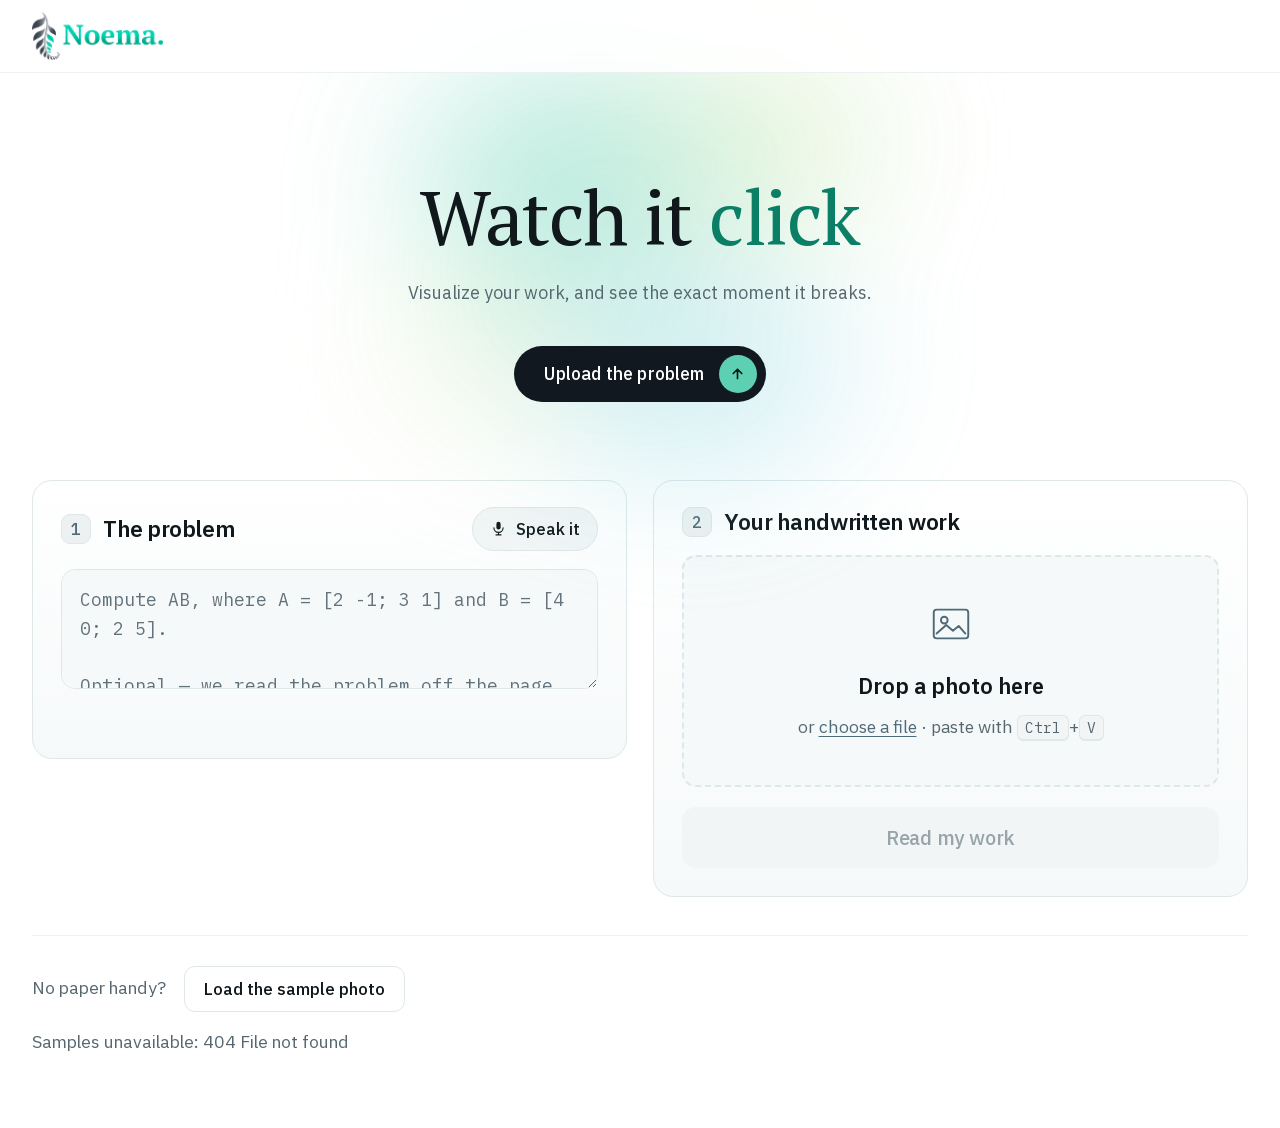
==== frontend/index.html @ d3456d29 "Rebrand the frontend to Noema: white theme, new type system Swap the placeholder chevron mark for th" ====
<!doctype html>
<html lang="en">
<head>
<meta charset="utf-8">
<meta name="viewport" content="width=device-width, initial-scale=1">
<title>Noema</title>
<link rel="icon" type="image/png" href="favicon.png">
<link rel="stylesheet" href="fonts.css">
<link rel="stylesheet" href="styles.css">
</head>
<body data-stage="input">

<header class="topbar">
  <div class="brand">
    <img class="brand-logo" src="logo.png" alt="Noema" width="545" height="200">
  </div>
  <div class="topbar-right">
    <span class="pill" id="health-pill" hidden></span>
    <button class="ghost-btn" id="restart-btn" hidden>Start over</button>
  </div>
</header>

<main>

<!-- ────────────────────────── STAGE 1: INPUT ────────────────────────── -->
<section class="stage" data-stage="input">
  <div class="hero">
    <div class="hero-bloom" aria-hidden="true"></div>
    <h1>Watch it <em>click</em></h1>
    <p class="lede">Visualize your work, and see the exact moment it breaks.</p>
    <!-- A <label> for the existing #file-input opens the picker with no JS at
         all, so app.js stays untouched. -->
    <label class="cta" for="file-input" tabindex="0" role="button">
      Upload the problem
      <span class="cta-dot" aria-hidden="true">
        <svg viewBox="0 0 24 24"><path d="M12 19V6M6 12l6-6 6 6"/></svg>
      </span>
    </label>
  </div>

  <div class="input-grid">
    <!-- problem -->
    <div class="card">
      <div class="card-head">
        <h2><span class="num">1</span> The problem</h2>
        <button class="mic-btn" id="mic-btn" type="button" title="Dictate (Chrome)">
          <svg viewBox="0 0 24 24" class="mic-icon" aria-hidden="true">
            <rect x="9" y="2.5" width="6" height="11" rx="3"/>
            <path d="M5.5 11a6.5 6.5 0 0 0 13 0M12 17.5V21M8.5 21h7"/>
          </svg>
          <span id="mic-label">Speak it</span>
        </button>
      </div>
      <textarea id="problem-text" rows="3" placeholder="Compute AB, where A = [2 -1; 3 1] and B = [4 0; 2 5].&#10;&#10;Optional — we read the problem off the page too."></textarea>
      <div class="mic-status" id="mic-status"></div>
    </div>

    <!-- photo -->
    <div class="card">
      <div class="card-head"><h2><span class="num">2</span> Your handwritten work</h2></div>

      <div class="dropzone" id="dropzone" tabindex="0" role="button"
           aria-label="Upload a photo of your work">
        <!-- No PDF: backend/extract.py opens uploads with PIL and has no PDF
             path, so offering it here would fail at the worst moment. HEIC is
             fine — extract.py registers pillow-heif. -->
        <input type="file" id="file-input" accept="image/*,.heic,.heif" multiple hidden>
        <svg class="drop-icon" viewBox="0 0 48 48" aria-hidden="true">
          <rect x="6" y="9" width="36" height="30" rx="3"/>
          <circle cx="17" cy="20" r="3.5"/>
          <path d="M9 34 l10-9 7 6 6-5 7 8"/>
        </svg>
        <p class="drop-title">Drop a photo here</p>
        <p class="drop-sub">or <span class="link">choose a file</span> &middot; paste with <kbd>Ctrl</kbd>+<kbd>V</kbd></p>
      </div>

      <div class="thumbs" id="thumbs" hidden></div>

      <button class="primary-btn" id="analyze-btn" disabled>
        Read my work
      </button>
    </div>
  </div>

  <!-- demo safety net -->
  <div class="samples">
    <div class="samples-head">
      <span class="samples-label">No paper handy?</span>
      <button class="ghost-btn" id="sample-photo-btn">Load the sample photo</button>
    </div>
    <div class="sample-chips" id="sample-chips"></div>
  </div>
</section>

<!-- ────────────────────────── STAGE 2: WORKING ────────────────────────── -->
<section class="stage stage-center" data-stage="working">
  <div class="working">
    <div class="spinner" aria-hidden="true"><span></span><span></span><span></span></div>
    <h2 id="work-title">Reading your handwriting</h2>
    <p class="work-sub" id="work-sub">Transcribing every line exactly as written &mdash; mistakes included.</p>
    <ol class="phases" id="phases">
      <li data-phase="read"><span class="dot"></span>Read the page</li>
      <li data-phase="check"><span class="dot"></span>Check each step against the problem</li>
      <li data-phase="render"><span class="dot"></span>Animate what your step does</li>
    </ol>
    <p class="elapsed" id="elapsed"></p>
  </div>
</section>

<!-- ────────────────────────── STAGE 3: READ-BACK ────────────────────────── -->
<section class="stage" data-stage="readback">
  <div class="section-head">
    <h2>Here's what I read from your work.</h2>
    <p class="sub">Every line, exactly as written. <strong>Click any number to fix it</strong> if the camera misread you.</p>
  </div>

  <div class="readback-grid">
    <aside class="photo-col" id="photo-col" hidden>
      <div class="photo-frame"><img id="photo-preview" alt="Your uploaded work"></div>
    </aside>

    <div class="read-col">
      <div class="card problem-card" id="problem-card" hidden>
        <div class="card-head"><h3>The problem</h3></div>
        <p class="problem-statement" id="problem-statement"></p>
        <div class="givens" id="givens"></div>
      </div>

      <div class="card">
        <div class="card-head">
          <h3>Your steps</h3>
          <span class="count" id="step-count"></span>
        </div>
        <ol class="steps" id="readback-steps"></ol>
      </div>

      <div class="warnings" id="warnings" hidden></div>
    </div>
  </div>

  <div class="action-bar">
    <button class="ghost-btn" id="back-btn">Back</button>
    <div class="action-right">
      <span class="dirty-note" id="dirty-note" hidden>Edited &mdash; I'll re-read it</span>
      <button class="primary-btn" id="confirm-btn">That's my work &mdash; show me</button>
    </div>
  </div>
</section>

<!-- ────────────────────────── STAGE 4: RESULT ────────────────────────── -->
<section class="stage" data-stage="result">
  <div class="result-grid">
    <div class="video-col">
      <div class="video-frame" id="video-frame">
        <video id="video" loop muted playsinline autoplay preload="auto"></video>

        <div class="video-overlay" id="video-overlay">
          <div class="spinner" aria-hidden="true"><span></span><span></span><span></span></div>
          <p class="overlay-title" id="overlay-title">Rendering your animation</p>
          <p class="overlay-sub" id="overlay-sub">Manim is drawing both transformations frame by frame. About 8 seconds.</p>
          <p class="elapsed" id="render-elapsed"></p>
        </div>

        <div class="video-fallback" id="video-fallback" hidden>
          <p class="overlay-title">The animation didn't render</p>
          <p class="overlay-sub" id="fallback-reason"></p>
        </div>
      </div>

      <div class="hint-card" id="hint-card">
        <div class="hint-eyebrow">Look here</div>
        <p class="hint" id="hint-text"></p>
      </div>

      <div class="video-controls">
        <button class="ghost-btn" id="replay-btn">
          <svg viewBox="0 0 24 24" class="btn-icon" aria-hidden="true">
            <path d="M3 12a9 9 0 1 0 3-6.7M3 4v5h5"/>
          </svg>
          Play it again
        </button>
        <button class="ghost-btn" id="edit-btn">Fix what I read</button>
        <button class="ghost-btn" id="again-btn">New problem</button>
      </div>
    </div>

    <aside class="rail">
      <h3>Your work</h3>
      <ol class="steps steps-rail" id="result-steps"></ol>
      <div class="rail-foot" id="rail-foot"></div>
    </aside>
  </div>
</section>

</main>

<div class="toast" id="toast" hidden></div>

<script src="lib.js"></script>
<script src="app.js"></script>
</body>
</html>
---- frontend/fonts.css ----
/* Self-hosted so the page never depends on venue wifi (see CLAUDE.md:
 * "No build step. No npm. No CDN."). Same families and weights as the
 * Google Fonts request; latin + latin-ext subsets only.
 * PT Serif and IBM Plex are both SIL Open Font License 1.1.
 */

/* IBM Plex Mono 400 — latin-ext */
@font-face {
  font-family: 'IBM Plex Mono';
  font-style: normal;
  font-weight: 400;
  font-display: swap;
  src: url(fonts/IBMPlexMono-400-latin-ext.woff2) format('woff2');
  unicode-range: U+0100-02BA, U+02BD-02C5, U+02C7-02CC, U+02CE-02D7, U+02DD-02FF, U+0304, U+0308, U+0329, U+1D00-1DBF, U+1E00-1E9F, U+1EF2-1EFF, U+2020, U+20A0-20AB, U+20AD-20C0, U+2113, U+2C60-2C7F, U+A720-A7FF;
  font-display: swap;
}

/* IBM Plex Mono 400 — latin */
@font-face {
  font-family: 'IBM Plex Mono';
  font-style: normal;
  font-weight: 400;
  font-display: swap;
  src: url(fonts/IBMPlexMono-400-latin.woff2) format('woff2');
  unicode-range: U+0000-00FF, U+0131, U+0152-0153, U+02BB-02BC, U+02C6, U+02DA, U+02DC, U+0304, U+0308, U+0329, U+2000-206F, U+20AC, U+2122, U+2191, U+2193, U+2212, U+2215, U+FEFF, U+FFFD;
  font-display: swap;
}

/* IBM Plex Mono 500 — latin-ext */
@font-face {
  font-family: 'IBM Plex Mono';
  font-style: normal;
  font-weight: 500;
  font-display: swap;
  src: url(fonts/IBMPlexMono-500-latin-ext.woff2) format('woff2');
  unicode-range: U+0100-02BA, U+02BD-02C5, U+02C7-02CC, U+02CE-02D7, U+02DD-02FF, U+0304, U+0308, U+0329, U+1D00-1DBF, U+1E00-1E9F, U+1EF2-1EFF, U+2020, U+20A0-20AB, U+20AD-20C0, U+2113, U+2C60-2C7F, U+A720-A7FF;
  font-display: swap;
}

/* IBM Plex Mono 500 — latin */
@font-face {
  font-family: 'IBM Plex Mono';
  font-style: normal;
  font-weight: 500;
  font-display: swap;
  src: url(fonts/IBMPlexMono-500-latin.woff2) format('woff2');
  unicode-range: U+0000-00FF, U+0131, U+0152-0153, U+02BB-02BC, U+02C6, U+02DA, U+02DC, U+0304, U+0308, U+0329, U+2000-206F, U+20AC, U+2122, U+2191, U+2193, U+2212, U+2215, U+FEFF, U+FFFD;
  font-display: swap;
}

/* IBM Plex Sans 400 — latin-ext */
@font-face {
  font-family: 'IBM Plex Sans';
  font-style: normal;
  font-weight: 400;
  font-stretch: 100%;
  font-display: swap;
  src: url(fonts/IBMPlexSans-400-latin-ext.woff2) format('woff2');
  unicode-range: U+0100-02BA, U+02BD-02C5, U+02C7-02CC, U+02CE-02D7, U+02DD-02FF, U+0304, U+0308, U+0329, U+1D00-1DBF, U+1E00-1E9F, U+1EF2-1EFF, U+2020, U+20A0-20AB, U+20AD-20C0, U+2113, U+2C60-2C7F, U+A720-A7FF;
  font-display: swap;
}

/* IBM Plex Sans 400 — latin */
@font-face {
  font-family: 'IBM Plex Sans';
  font-style: normal;
  font-weight: 400;
  font-stretch: 100%;
  font-display: swap;
  src: url(fonts/IBMPlexSans-400-latin.woff2) format('woff2');
  unicode-range: U+0000-00FF, U+0131, U+0152-0153, U+02BB-02BC, U+02C6, U+02DA, U+02DC, U+0304, U+0308, U+0329, U+2000-206F, U+20AC, U+2122, U+2191, U+2193, U+2212, U+2215, U+FEFF, U+FFFD;
  font-display: swap;
}

/* IBM Plex Sans 500 — latin-ext */
@font-face {
  font-family: 'IBM Plex Sans';
  font-style: normal;
  font-weight: 500;
  font-stretch: 100%;
  font-display: swap;
  src: url(fonts/IBMPlexSans-500-latin-ext.woff2) format('woff2');
  unicode-range: U+0100-02BA, U+02BD-02C5, U+02C7-02CC, U+02CE-02D7, U+02DD-02FF, U+0304, U+0308, U+0329, U+1D00-1DBF, U+1E00-1E9F, U+1EF2-1EFF, U+2020, U+20A0-20AB, U+20AD-20C0, U+2113, U+2C60-2C7F, U+A720-A7FF;
  font-display: swap;
}

/* IBM Plex Sans 500 — latin */
@font-face {
  font-family: 'IBM Plex Sans';
  font-style: normal;
  font-weight: 500;
  font-stretch: 100%;
  font-display: swap;
  src: url(fonts/IBMPlexSans-500-latin.woff2) format('woff2');
  unicode-range: U+0000-00FF, U+0131, U+0152-0153, U+02BB-02BC, U+02C6, U+02DA, U+02DC, U+0304, U+0308, U+0329, U+2000-206F, U+20AC, U+2122, U+2191, U+2193, U+2212, U+2215, U+FEFF, U+FFFD;
  font-display: swap;
}

/* IBM Plex Sans 600 — latin-ext */
@font-face {
  font-family: 'IBM Plex Sans';
  font-style: normal;
  font-weight: 600;
  font-stretch: 100%;
  font-display: swap;
  src: url(fonts/IBMPlexSans-600-latin-ext.woff2) format('woff2');
  unicode-range: U+0100-02BA, U+02BD-02C5, U+02C7-02CC, U+02CE-02D7, U+02DD-02FF, U+0304, U+0308, U+0329, U+1D00-1DBF, U+1E00-1E9F, U+1EF2-1EFF, U+2020, U+20A0-20AB, U+20AD-20C0, U+2113, U+2C60-2C7F, U+A720-A7FF;
  font-display: swap;
}

/* IBM Plex Sans 600 — latin */
@font-face {
  font-family: 'IBM Plex Sans';
  font-style: normal;
  font-weight: 600;
  font-stretch: 100%;
  font-display: swap;
  src: url(fonts/IBMPlexSans-600-latin.woff2) format('woff2');
  unicode-range: U+0000-00FF, U+0131, U+0152-0153, U+02BB-02BC, U+02C6, U+02DA, U+02DC, U+0304, U+0308, U+0329, U+2000-206F, U+20AC, U+2122, U+2191, U+2193, U+2212, U+2215, U+FEFF, U+FFFD;
  font-display: swap;
}

/* PT Serif 400 italic — latin-ext */
@font-face {
  font-family: 'PT Serif';
  font-style: italic;
  font-weight: 400;
  font-display: swap;
  src: url(fonts/PTSerif-400i-latin-ext.woff2) format('woff2');
  unicode-range: U+0100-02BA, U+02BD-02C5, U+02C7-02CC, U+02CE-02D7, U+02DD-02FF, U+0304, U+0308, U+0329, U+1D00-1DBF, U+1E00-1E9F, U+1EF2-1EFF, U+2020, U+20A0-20AB, U+20AD-20C0, U+2113, U+2C60-2C7F, U+A720-A7FF;
  font-display: swap;
}

/* PT Serif 400 italic — latin */
@font-face {
  font-family: 'PT Serif';
  font-style: italic;
  font-weight: 400;
  font-display: swap;
  src: url(fonts/PTSerif-400i-latin.woff2) format('woff2');
  unicode-range: U+0000-00FF, U+0131, U+0152-0153, U+02BB-02BC, U+02C6, U+02DA, U+02DC, U+0304, U+0308, U+0329, U+2000-206F, U+20AC, U+2122, U+2191, U+2193, U+2212, U+2215, U+FEFF, U+FFFD;
  font-display: swap;
}

/* PT Serif 400 — latin-ext */
@font-face {
  font-family: 'PT Serif';
  font-style: normal;
  font-weight: 400;
  font-display: swap;
  src: url(fonts/PTSerif-400-latin-ext.woff2) format('woff2');
  unicode-range: U+0100-02BA, U+02BD-02C5, U+02C7-02CC, U+02CE-02D7, U+02DD-02FF, U+0304, U+0308, U+0329, U+1D00-1DBF, U+1E00-1E9F, U+1EF2-1EFF, U+2020, U+20A0-20AB, U+20AD-20C0, U+2113, U+2C60-2C7F, U+A720-A7FF;
  font-display: swap;
}

/* PT Serif 400 — latin */
@font-face {
  font-family: 'PT Serif';
  font-style: normal;
  font-weight: 400;
  font-display: swap;
  src: url(fonts/PTSerif-400-latin.woff2) format('woff2');
  unicode-range: U+0000-00FF, U+0131, U+0152-0153, U+02BB-02BC, U+02C6, U+02DA, U+02DC, U+0304, U+0308, U+0329, U+2000-206F, U+20AC, U+2122, U+2191, U+2193, U+2212, U+2215, U+FEFF, U+FFFD;
  font-display: swap;
}

/* PT Serif 700 — latin-ext */
@font-face {
  font-family: 'PT Serif';
  font-style: normal;
  font-weight: 700;
  font-display: swap;
  src: url(fonts/PTSerif-700-latin-ext.woff2) format('woff2');
  unicode-range: U+0100-02BA, U+02BD-02C5, U+02C7-02CC, U+02CE-02D7, U+02DD-02FF, U+0304, U+0308, U+0329, U+1D00-1DBF, U+1E00-1E9F, U+1EF2-1EFF, U+2020, U+20A0-20AB, U+20AD-20C0, U+2113, U+2C60-2C7F, U+A720-A7FF;
  font-display: swap;
}

/* PT Serif 700 — latin */
@font-face {
  font-family: 'PT Serif';
  font-style: normal;
  font-weight: 700;
  font-display: swap;
  src: url(fonts/PTSerif-700-latin.woff2) format('woff2');
  unicode-range: U+0000-00FF, U+0131, U+0152-0153, U+02BB-02BC, U+02C6, U+02DA, U+02DC, U+0304, U+0308, U+0329, U+2000-206F, U+20AC, U+2122, U+2191, U+2193, U+2212, U+2215, U+FEFF, U+FFFD;
  font-display: swap;
}
---- frontend/styles.css ----
/* Noema — dark, high contrast, readable across a room.
 *
 * Palette is deliberately the one backend/scenes/common.py uses, so the page
 * and the animation read as one object:
 *   teal   #5DD0B4  everything the STUDENT claimed, and the hint
 *   white  #E9ECEF  the true object / primary text
 *   slate  #8CA3C0  grid lines, structure, actions
 *   ghost  #6C757D  references, muted text
 * Green and red are reserved for i-hat and j-hat inside the video and are
 * never used as UI chrome — on a projector a green heading and a green basis
 * vector read as "the same thing", which is exactly the wrong association.
 */

:root {
  --bg: #FFFFFF;
  --bg-2: #F6F9FA;
  --panel: #FFFFFF;
  --panel-2: #F1F5F6;
  --line: #DFE7E9;
  --line-soft: #EBF0F1;

  --text: #10181C;
  --muted: #56676F;      /* 5.89:1 on white */
  --dim: #63737B;        /* 4.92:1 on white -- placeholders live here */

  /* --teal is a FILL (1.88:1 on white, never text); --teal-ink is the
     readable accent for type and icons (4.95:1). */
  --teal: #5DD0B4;
  --teal-ink: #0B7F66;
  --teal-soft: rgba(93, 208, 180, 0.16);
  --teal-line: rgba(11, 127, 102, 0.34);

  --slate: #4E6A78;      /* 5.74:1 on white */
  --slate-deep: #33505F;
  --slate-soft: rgba(78, 106, 120, 0.09);

  --violet: #C2255C;

  --ink: #111820;        /* the dark pill button */

  --radius: 14px;
  --radius-lg: 20px;
  --shadow: 0 16px 44px rgba(16, 24, 28, 0.10);

  --font-display: "PT Serif", Georgia, "Times New Roman", Times, serif;
  --font-body: "IBM Plex Sans", -apple-system, BlinkMacSystemFont, "Segoe UI", Roboto, "Helvetica Neue", Arial, sans-serif;
  --font-mono: "IBM Plex Mono", "SF Mono", ui-monospace, Menlo, Consolas, "Liberation Mono", monospace;
}

* { box-sizing: border-box; }

/* Several things here are display:flex/grid, which beats the UA's [hidden]
 * rule. Everything in this app hides by setting .hidden, so make it stick. */
[hidden] { display: none !important; }

html, body {
  margin: 0;
  padding: 0;
  background: var(--bg);
  color: var(--text);
  font-family: var(--font-body);
  font-size: 17px;
  line-height: 1.6;
  -webkit-font-smoothing: antialiased;
}

body {
  min-height: 100vh;
  background: var(--bg);
}

button, input, textarea { font-family: inherit; font-size: inherit; color: inherit; }
h1, h2, h3 { margin: 0; line-height: 1.12; letter-spacing: -0.02em; }

/* ── top bar ─────────────────────────────────────────────────────────── */
.topbar {
  display: flex; align-items: center; justify-content: space-between;
  padding: 12px 32px;
  border-bottom: 1px solid var(--line-soft);
  position: sticky; top: 0; z-index: 40;
  background: rgba(255, 255, 255, 0.88);
  backdrop-filter: blur(10px);
}
.brand { display: flex; align-items: center; }
.brand-logo { height: 48px; width: auto; display: block; }
.topbar-right { display: flex; align-items: center; gap: 14px; }

.pill {
  font-size: 0.82rem; font-weight: 600; letter-spacing: 0.04em; text-transform: uppercase;
  padding: 5px 12px; border-radius: 999px;
  background: var(--slate-soft); color: var(--slate); border: 1px solid rgba(140, 163, 192, 0.3);
}
.pill.warn { background: var(--teal-soft); color: var(--teal-ink); border-color: var(--teal-line); }
/* The mode badge is hidden by request. app.js still fills it in, so nothing
   there needs to change and re-enabling it is a one-line delete. */
#health-pill { display: none; }

/* ── stages ──────────────────────────────────────────────────────────── */
main { max-width: 1420px; margin: 0 auto; padding: 0 32px 72px; }
.stage { display: none; animation: rise 0.38s cubic-bezier(0.2, 0.7, 0.3, 1); }
body[data-stage="input"]    .stage[data-stage="input"],
body[data-stage="working"]  .stage[data-stage="working"],
body[data-stage="readback"] .stage[data-stage="readback"],
body[data-stage="result"]   .stage[data-stage="result"] { display: block; }
.stage-center { display: none; }
body[data-stage="working"] .stage-center { display: flex; align-items: center; justify-content: center; min-height: 68vh; }

@keyframes rise { from { opacity: 0; transform: translateY(14px); } to { opacity: 1; transform: none; } }

/* ── hero ────────────────────────────────────────────────────────────── */
.hero {
  position: relative; z-index: 0;
  padding: 104px 0 78px; max-width: 980px; margin: 0 auto; text-align: center;
}

/* The soft bloom behind the headline. Tinted to the brand rather than the
   reference's rainbow, so it reads as Noema and not as a stock gradient. */
.hero-bloom {
  position: absolute; left: 50%; top: 46%; translate: -50% -50%; z-index: 0;
  width: min(820px, 92vw); aspect-ratio: 1.4 / 1;
  pointer-events: none; filter: blur(52px); opacity: 0.78;
  background:
    radial-gradient(38% 46% at 40% 36%, rgba(93, 208, 180, 0.62), transparent 70%),
    radial-gradient(34% 40% at 64% 30%, rgba(186, 228, 160, 0.52), transparent 72%),
    radial-gradient(40% 44% at 56% 68%, rgba(116, 206, 220, 0.48), transparent 72%),
    radial-gradient(30% 36% at 34% 64%, rgba(222, 238, 190, 0.46), transparent 74%);
}
.hero > :not(.hero-bloom) { position: relative; z-index: 1; }

.hero h1 {
  font-family: var(--font-display); font-weight: 400;
  font-size: clamp(2.75rem, 6vw, 4.5rem);
  letter-spacing: -0.02em; line-height: 1.05;
}
.hero h1 em { font-style: normal; color: var(--teal-ink); }

.lede {
  font-size: clamp(1.05rem, 1.35vw, 1.24rem); line-height: 1.6;
  color: var(--muted); max-width: 46ch; margin: 22px auto 0;
}
.lede strong { color: var(--text); font-weight: 600; }

.cta {
  display: inline-flex; align-items: center; gap: 14px;
  margin-top: 38px; padding: 9px 9px 9px 30px;
  background: var(--ink); color: #fff; border-radius: 999px;
  font-weight: 500; font-size: 1.04rem; letter-spacing: 0.01em;
  cursor: pointer; user-select: none;
  transition: transform 0.14s ease, background 0.16s ease, box-shadow 0.16s ease;
}
.cta:hover { background: #000; transform: translateY(-1px); box-shadow: 0 10px 26px rgba(16, 24, 28, 0.18); }
.cta:focus-visible { outline: 3px solid var(--teal); outline-offset: 3px; }
.cta-dot { width: 38px; height: 38px; border-radius: 50%; background: var(--teal); display: grid; place-items: center; flex: none; }
.cta-dot svg { width: 17px; height: 17px; fill: none; stroke: #0A1A16; stroke-width: 2.4; stroke-linecap: round; stroke-linejoin: round; }

/* ── cards ───────────────────────────────────────────────────────────── */
.input-grid { display: grid; grid-template-columns: 1fr 1fr; gap: 26px; align-items: start; }
@media (max-width: 1040px) { .input-grid { grid-template-columns: 1fr; } }

.card {
  background: linear-gradient(180deg, var(--panel) 0%, var(--bg-2) 100%);
  border: 1px solid var(--line);
  border-radius: var(--radius-lg);
  padding: 26px 28px 28px;
}
.card-head { display: flex; align-items: center; justify-content: space-between; gap: 16px; margin-bottom: 18px; }
.card-head h2, .card-head h3 { font-size: 1.32rem; font-weight: 600; display: flex; align-items: center; gap: 12px; }
.card-head h3 { font-size: 1.16rem; }
.num {
  display: grid; place-items: center; width: 30px; height: 30px; border-radius: 9px;
  background: var(--slate-soft); color: var(--slate);
  font-size: 0.96rem; font-weight: 500; border: 1px solid var(--line);
}
.count { color: var(--dim); font-size: 0.95rem; }

textarea {
  width: 100%; background: var(--bg-2); border: 1px solid var(--line);
  border-radius: var(--radius); padding: 16px 18px; resize: vertical;
  font-family: var(--font-mono);
  font-size: 1.06rem; line-height: 1.6; color: var(--text);
}
textarea::placeholder { color: var(--dim); }
textarea:focus, .dropzone:focus-visible { outline: none; border-color: var(--slate); box-shadow: 0 0 0 3px var(--slate-soft); }

/* ── buttons ─────────────────────────────────────────────────────────── */
.primary-btn {
  width: 100%; margin-top: 20px; padding: 17px 26px;
  background: var(--teal); color: #032018; border: none;
  border-radius: var(--radius); font-size: 1.18rem; font-weight: 500;
  cursor: pointer; transition: transform 0.12s ease, filter 0.15s ease;
  letter-spacing: -0.01em;
}
.primary-btn:hover:not(:disabled) { filter: brightness(1.08); transform: translateY(-1px); }
.primary-btn:disabled { background: var(--panel-2); color: #97A4AA; cursor: not-allowed; }

.ghost-btn {
  padding: 11px 19px; background: transparent; color: var(--text);
  border: 1px solid var(--line); border-radius: 11px; cursor: pointer;
  font-size: 1rem; font-weight: 500; display: inline-flex; align-items: center; gap: 9px;
  transition: border-color 0.15s ease, background 0.15s ease;
}
.ghost-btn:hover { border-color: var(--slate); background: var(--slate-soft); }
.btn-icon { width: 17px; height: 17px; fill: none; stroke: currentColor; stroke-width: 2; stroke-linecap: round; stroke-linejoin: round; }

.mic-btn {
  padding: 10px 17px; background: var(--panel-2); border: 1px solid var(--line);
  border-radius: 999px; cursor: pointer; display: inline-flex; align-items: center; gap: 9px;
  font-size: 0.98rem; font-weight: 500; transition: all 0.15s ease; white-space: nowrap;
}
.mic-btn:hover:not(:disabled) { border-color: var(--teal); color: var(--teal-ink); }
.mic-btn:disabled { opacity: 0.4; cursor: not-allowed; }
.mic-btn.listening { border-color: var(--teal); color: var(--teal-ink); background: var(--teal-soft); animation: pulse 1.5s ease-in-out infinite; }
@keyframes pulse { 0%, 100% { box-shadow: 0 0 0 0 rgba(93, 208, 180, 0.4); } 50% { box-shadow: 0 0 0 9px rgba(93, 208, 180, 0); } }
.mic-icon { width: 17px; height: 17px; fill: currentColor; stroke: currentColor; stroke-width: 1.6; stroke-linecap: round; fill: none; }
.mic-icon rect { fill: currentColor; stroke: none; }
.mic-status { margin-top: 11px; min-height: 22px; font-size: 0.97rem; color: var(--dim); }
.mic-status.live { color: var(--teal-ink); }

/* ── dropzone ────────────────────────────────────────────────────────── */
.dropzone {
  border: 2px dashed var(--line); border-radius: var(--radius);
  padding: 44px 24px; text-align: center; cursor: pointer;
  transition: all 0.18s ease; background: var(--bg-2);
}
.dropzone:hover, .dropzone.over { border-color: var(--teal); background: var(--teal-soft); }
.dropzone.over { transform: scale(1.012); }
.drop-icon { width: 46px; height: 46px; fill: none; stroke: var(--slate); stroke-width: 2; stroke-linecap: round; stroke-linejoin: round; margin-bottom: 14px; }
.dropzone.over .drop-icon { stroke: var(--teal); }
.drop-title { margin: 0; font-size: 1.28rem; font-weight: 600; }
.drop-sub { margin: 9px 0 0; color: var(--muted); font-size: 1.02rem; }
.link { color: var(--slate); text-decoration: underline; text-underline-offset: 3px; }
kbd {
  font-family: var(--font-mono); font-size: 0.84em; padding: 2px 7px;
  border: 1px solid var(--line); border-bottom-width: 2px; border-radius: 6px; background: var(--panel-2);
}

.thumbs { display: flex; gap: 13px; flex-wrap: wrap; margin-top: 18px; }
.thumb { position: relative; width: 104px; height: 104px; border-radius: 11px; overflow: hidden; border: 1px solid var(--line); background: var(--bg-2); }
.thumb img { width: 100%; height: 100%; object-fit: cover; }
.thumb button {
  position: absolute; top: 5px; right: 5px; width: 24px; height: 24px; border-radius: 50%;
  background: rgba(0, 0, 0, 0.78); color: #fff; border: 1px solid var(--line);
  cursor: pointer; font-size: 15px; line-height: 1; display: grid; place-items: center; padding: 0;
}
.thumb button:hover { background: var(--teal); color: #032018; }

/* ── samples ─────────────────────────────────────────────────────────── */
.samples { margin-top: 38px; padding-top: 30px; border-top: 1px solid var(--line-soft); }
.samples-head { display: flex; align-items: center; gap: 18px; flex-wrap: wrap; margin-bottom: 16px; }
.samples-label { color: var(--muted); font-size: 1.04rem; }
.sample-chips { display: flex; gap: 11px; flex-wrap: wrap; }
.chip {
  padding: 11px 18px; background: var(--panel); border: 1px solid var(--line);
  border-radius: 999px; cursor: pointer; font-size: 0.99rem; color: var(--muted);
  transition: all 0.15s ease; text-align: left;
}
.chip:hover { border-color: var(--teal); color: var(--teal-ink); background: var(--teal-soft); }
.chip b { color: var(--text); font-weight: 600; }
.chip:hover b { color: var(--teal-ink); }

/* ── working ─────────────────────────────────────────────────────────── */
.working { text-align: center; max-width: 680px; }
.working h2 { font-size: clamp(1.9rem, 3.4vw, 2.7rem); font-weight: 600; margin-bottom: 14px; }
.work-sub { color: var(--muted); font-size: 1.16rem; margin: 0 0 34px; }

.spinner { display: flex; gap: 9px; justify-content: center; margin-bottom: 28px; }
.spinner span { width: 13px; height: 13px; border-radius: 50%; background: var(--teal); animation: bounce 1.25s ease-in-out infinite; }
.spinner span:nth-child(2) { background: var(--slate); animation-delay: 0.16s; }
.spinner span:nth-child(3) { background: var(--text); animation-delay: 0.32s; }
@keyframes bounce { 0%, 75%, 100% { transform: translateY(0); opacity: 0.45; } 35% { transform: translateY(-13px); opacity: 1; } }

.phases { list-style: none; padding: 0; margin: 0 auto; max-width: 440px; text-align: left; }
.phases li {
  display: flex; align-items: center; gap: 14px; padding: 11px 0;
  color: var(--dim); font-size: 1.08rem; transition: color 0.3s ease;
}
.phases li .dot { width: 11px; height: 11px; border-radius: 50%; background: var(--line); flex: none; transition: all 0.3s ease; }
.phases li.active { color: var(--text); }
.phases li.active .dot { background: var(--teal); box-shadow: 0 0 0 5px var(--teal-soft); }
.phases li.done { color: var(--muted); }
.phases li.done .dot { background: var(--slate); }
.elapsed { color: var(--dim); font-size: 0.98rem; margin-top: 26px; font-variant-numeric: tabular-nums; }

/* ── read-back ───────────────────────────────────────────────────────── */
.section-head { padding: 46px 0 30px; }
.section-head h2 { font-size: clamp(1.9rem, 3.6vw, 2.9rem); font-weight: 600; }
.section-head .sub { color: var(--muted); font-size: 1.14rem; margin: 14px 0 0; }
.section-head .sub strong { color: var(--teal-ink); font-weight: 600; }

.readback-grid { display: grid; grid-template-columns: 340px 1fr; gap: 28px; align-items: start; }
@media (max-width: 1100px) { .readback-grid { grid-template-columns: 1fr; } }
.photo-frame { border: 1px solid var(--line); border-radius: var(--radius-lg); overflow: hidden; background: var(--bg-2); position: sticky; top: 92px; }
.photo-frame img { width: 100%; display: block; }
.read-col { display: flex; flex-direction: column; gap: 22px; }

.problem-statement { font-size: 1.24rem; margin: 0 0 18px; color: var(--text); }
.problem-statement .flag { margin-left: 12px; vertical-align: middle; }
.givens { display: flex; gap: 26px; flex-wrap: wrap; align-items: center; }
.given { display: flex; align-items: center; gap: 11px; }
.given-symbol { font-size: 1.3rem; font-weight: 600; color: var(--slate); font-family: var(--font-mono); }

/* ── steps ───────────────────────────────────────────────────────────── */
.steps { list-style: none; padding: 0; margin: 0; display: flex; flex-direction: column; gap: 12px; }
.step {
  display: grid; grid-template-columns: 46px 1fr; gap: 16px; align-items: start;
  padding: 16px 18px; border-radius: var(--radius);
  border: 1px solid var(--line-soft); background: var(--bg-2);
  transition: border-color 0.2s ease, background 0.2s ease;
}
.step:hover { border-color: var(--line); }
.step-label {
  font-family: var(--font-mono); font-size: 1.04rem; color: var(--dim);
  padding-top: 6px; font-weight: 500;
}
.step-body { min-width: 0; display: flex; flex-direction: column; gap: 10px; }
.step-raw {
  font-family: var(--font-mono); font-size: 1.1rem; color: var(--muted);
  background: none; border: 1px solid transparent; border-radius: 8px;
  padding: 4px 8px; margin: -4px -8px; width: 100%;
  transition: all 0.15s ease;
}
.step-raw:hover { border-color: var(--line); }
.step-raw:focus { outline: none; border-color: var(--slate); background: var(--bg); color: var(--text); }
.step-flags { display: flex; gap: 9px; flex-wrap: wrap; }
.flag {
  font-size: 0.82rem; padding: 3px 10px; border-radius: 999px;
  background: var(--panel-2); color: var(--muted); border: 1px solid var(--line-soft);
  letter-spacing: 0.02em;
}
.flag.review { background: var(--teal-soft); color: var(--teal-ink); border-color: var(--teal-line); }
.flag.crossed { text-decoration: line-through; }

/* the located step — highlighted, never labelled with what is wrong */
.step.located {
  border-color: var(--teal); background: var(--teal-soft);
  box-shadow: 0 0 0 1px var(--teal-line), 0 12px 36px rgba(93, 208, 180, 0.1);
}
.step.located .step-label { color: var(--teal-ink); }
.step.located .step-raw { color: var(--text); }
.look-here {
  display: inline-flex; align-items: center; gap: 8px;
  font-size: 0.86rem; font-weight: 700; letter-spacing: 0.1em; text-transform: uppercase;
  color: var(--teal-ink);
}
.look-here::before {
  content: ""; width: 9px; height: 9px; border-radius: 50%; background: var(--teal);
  animation: blip 1.7s ease-in-out infinite;
}
@keyframes blip { 0%, 100% { opacity: 1; transform: scale(1); } 50% { opacity: 0.45; transform: scale(0.72); } }

/* ── matrices, drawn with CSS brackets (the video has no LaTeX either) ─ */
.mobj { display: inline-flex; align-items: stretch; gap: 7px; vertical-align: middle; }
.bracket { width: 9px; border: 2px solid var(--dim); }
.bracket.left { border-right: none; border-radius: 3px 0 0 3px; }
.bracket.right { border-left: none; border-radius: 0 3px 3px 0; }
.mobj-grid { display: grid; gap: 4px 14px; padding: 5px 2px; }
.cell {
  font-family: var(--font-mono); font-size: 1.2rem; text-align: center;
  min-width: 2.3ch; color: var(--text);
  background: none; border: 1px solid transparent; border-radius: 6px;
  padding: 2px 5px; transition: all 0.14s ease;
}
input.cell { cursor: text; }
input.cell:hover { border-color: var(--line); background: var(--panel); }
input.cell:focus { outline: none; border-color: var(--teal); background: var(--teal-soft); color: var(--teal-ink); }
input.cell.edited { color: var(--teal-ink); border-color: var(--teal-line); background: var(--teal-soft); }
input.cell.invalid { border-color: var(--violet); background: rgba(255, 143, 163, 0.14); color: var(--violet); }
.cell.sep { color: var(--dim); min-width: 0; padding: 2px 0; }
.mobj-note { align-self: center; margin-left: 12px; color: var(--dim); font-size: 0.92rem; }
.mobj-scalar { font-family: var(--font-mono); font-size: 1.2rem; }
.mobj-text { font-size: 1.08rem; color: var(--muted); font-style: italic; }

/* ── warnings ────────────────────────────────────────────────────────── */
.warnings { display: flex; flex-direction: column; gap: 9px; }
.warn-row {
  padding: 13px 17px; border-radius: 11px; font-size: 1rem;
  background: var(--teal-soft); border: 1px solid var(--teal-line); color: var(--teal-ink);
}
/* Showing one student another student's work is the worst thing this app can
   do quietly, so this one is not allowed to look like a footnote. */
.warn-loud {
  font-size: 1.12rem; line-height: 1.45;
  background: rgba(220, 68, 68, .09);
  border: 2px solid rgba(200, 50, 50, .55);
  color: #98222C;
}
.warn-loud strong { color: #6E0F18; }

/* ── action bar ──────────────────────────────────────────────────────── */
.action-bar {
  display: flex; align-items: center; justify-content: space-between; gap: 18px;
  margin-top: 30px; padding: 22px 0 8px; border-top: 1px solid var(--line-soft);
}
.action-right { display: flex; align-items: center; gap: 18px; }
.action-bar .primary-btn { width: auto; margin: 0; }
.dirty-note { color: var(--teal-ink); font-size: 1rem; font-weight: 500; }

/* ── result ──────────────────────────────────────────────────────────── */
.result-grid { display: grid; grid-template-columns: minmax(0, 1fr) 380px; gap: 32px; padding-top: 34px; align-items: start; }
@media (max-width: 1180px) { .result-grid { grid-template-columns: 1fr; } }

.video-frame {
  position: relative; border-radius: var(--radius-lg); overflow: hidden;
  background: #000; border: 1px solid var(--line); box-shadow: var(--shadow);
  aspect-ratio: 16 / 9; width: 100%;
}
.video-frame video { width: 100%; height: 100%; display: block; object-fit: contain; background: #000; }

.video-overlay, .video-fallback {
  position: absolute; inset: 0; display: flex; flex-direction: column;
  align-items: center; justify-content: center; text-align: center; padding: 30px;
  background: rgba(7, 10, 18, 0.95);
}
.video-overlay[hidden], .video-fallback[hidden] { display: none; }
.overlay-title { font-size: 1.5rem; font-weight: 600; margin: 0 0 11px; }
.overlay-sub { color: var(--muted); font-size: 1.06rem; margin: 0; max-width: 460px; }

.hint-card {
  margin-top: 24px; padding: 26px 30px;
  background: linear-gradient(135deg, rgba(93, 208, 180, 0.15), rgba(93, 208, 180, 0.05));
  border: 1px solid var(--teal-line); border-left: 5px solid var(--teal);
  border-radius: var(--radius);
}
.hint-eyebrow {
  font-size: 0.84rem; font-weight: 700; letter-spacing: 0.15em; text-transform: uppercase;
  color: var(--teal-ink); margin-bottom: 11px;
}
.hint { font-size: clamp(1.3rem, 2.1vw, 1.75rem); line-height: 1.38; margin: 0; font-weight: 500; color: var(--text); }

.video-controls { display: flex; gap: 13px; margin-top: 22px; flex-wrap: wrap; }

.rail { background: var(--panel); border: 1px solid var(--line); border-radius: var(--radius-lg); padding: 24px; }
.rail h3 { font-size: 1.1rem; font-weight: 600; margin-bottom: 18px; color: var(--muted); letter-spacing: 0.02em; }
.steps-rail .step { padding: 13px 15px; grid-template-columns: 38px 1fr; }
.steps-rail .step-raw { font-size: 1rem; }
.rail-foot { margin-top: 20px; padding-top: 18px; border-top: 1px solid var(--line-soft); color: var(--dim); font-size: 0.95rem; }
.rail-foot b { color: var(--muted); font-weight: 600; }

/* the "nothing is wrong" ending */
.all-clear { text-align: center; padding: 58px 30px; }
.all-clear h2 { font-size: 2.2rem; margin-bottom: 14px; }
.all-clear p { color: var(--muted); font-size: 1.16rem; max-width: 540px; margin: 0 auto; }

/* ── toast ───────────────────────────────────────────────────────────── */
.toast {
  position: fixed; bottom: 30px; left: 50%; transform: translateX(-50%);
  padding: 15px 26px; border-radius: 12px; z-index: 100; max-width: 620px;
  background: var(--panel-2); border: 1px solid var(--teal-line); color: var(--text);
  font-size: 1.04rem; box-shadow: var(--shadow); animation: rise 0.28s ease;
}
.toast[hidden] { display: none; }

@media (prefers-reduced-motion: reduce) {
  *, *::before, *::after { animation-duration: 0.01ms !important; transition-duration: 0.01ms !important; }
}
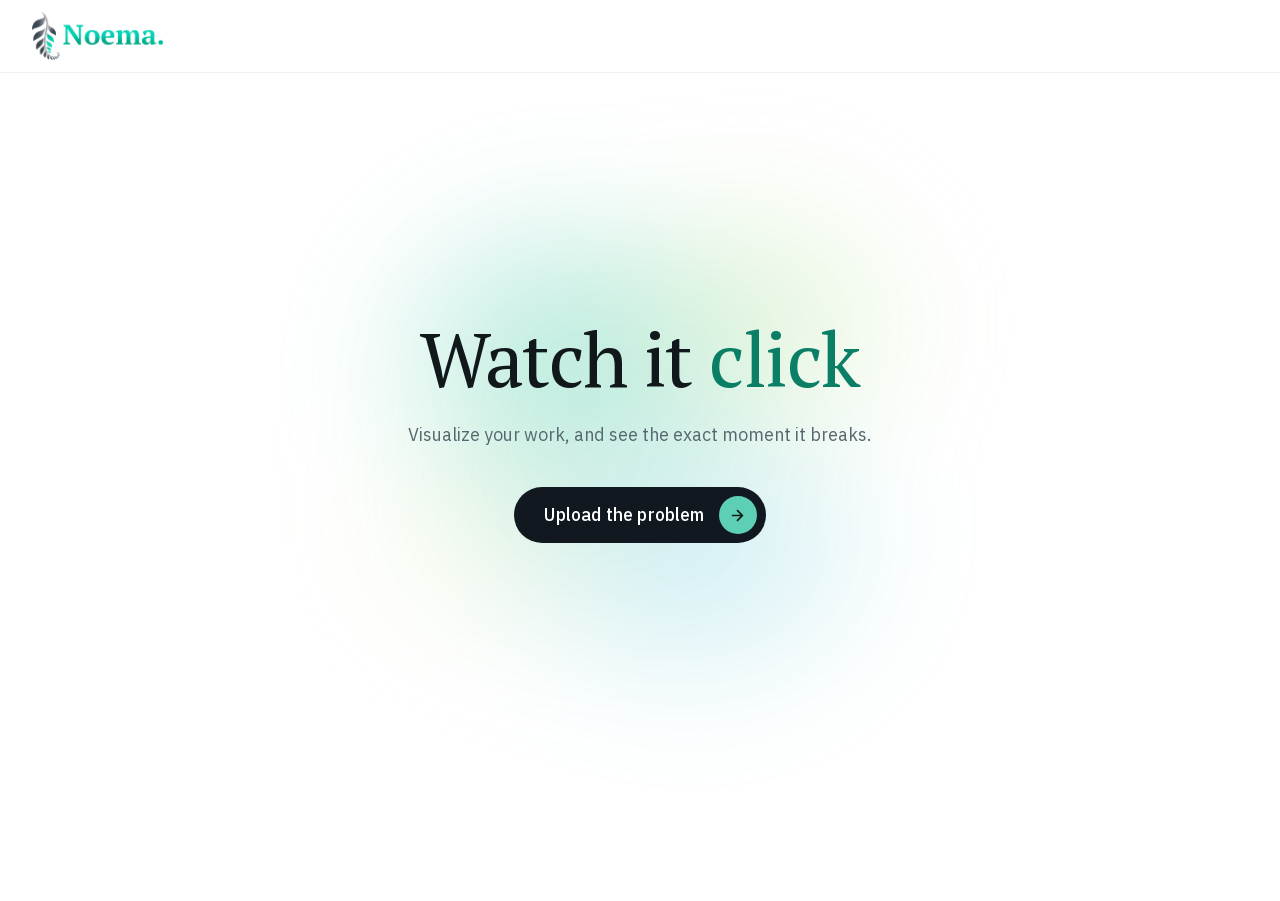
==== commit fefb1bc9: "Split the landing page from a two-pane workspace The landing page is now only the hero: headline, su" ====
--- a/frontend/index.html
+++ b/frontend/index.html
@@ -8,7 +8,7 @@
 <link rel="stylesheet" href="fonts.css">
 <link rel="stylesheet" href="styles.css">
 </head>
-<body data-stage="input">
+<body class="landing" data-stage="input">
 
 <header class="topbar">
   <div class="brand">
@@ -28,175 +28,16 @@
     <div class="hero-bloom" aria-hidden="true"></div>
     <h1>Watch it <em>click</em></h1>
     <p class="lede">Visualize your work, and see the exact moment it breaks.</p>
-    <!-- A <label> for the existing #file-input opens the picker with no JS at
-         all, so app.js stays untouched. -->
-    <label class="cta" for="file-input" tabindex="0" role="button">
+    <a class="cta" href="workspace.html">
       Upload the problem
       <span class="cta-dot" aria-hidden="true">
-        <svg viewBox="0 0 24 24"><path d="M12 19V6M6 12l6-6 6 6"/></svg>
+        <svg viewBox="0 0 24 24"><path d="M5 12h13M12 5l7 7-7 7"/></svg>
       </span>
-    </label>
-  </div>
-
-  <div class="input-grid">
-    <!-- problem -->
-    <div class="card">
-      <div class="card-head">
-        <h2><span class="num">1</span> The problem</h2>
-        <button class="mic-btn" id="mic-btn" type="button" title="Dictate (Chrome)">
-          <svg viewBox="0 0 24 24" class="mic-icon" aria-hidden="true">
-            <rect x="9" y="2.5" width="6" height="11" rx="3"/>
-            <path d="M5.5 11a6.5 6.5 0 0 0 13 0M12 17.5V21M8.5 21h7"/>
-          </svg>
-          <span id="mic-label">Speak it</span>
-        </button>
-      </div>
-      <textarea id="problem-text" rows="3" placeholder="Compute AB, where A = [2 -1; 3 1] and B = [4 0; 2 5].&#10;&#10;Optional — we read the problem off the page too."></textarea>
-      <div class="mic-status" id="mic-status"></div>
-    </div>
-
-    <!-- photo -->
-    <div class="card">
-      <div class="card-head"><h2><span class="num">2</span> Your handwritten work</h2></div>
-
-      <div class="dropzone" id="dropzone" tabindex="0" role="button"
-           aria-label="Upload a photo of your work">
-        <!-- No PDF: backend/extract.py opens uploads with PIL and has no PDF
-             path, so offering it here would fail at the worst moment. HEIC is
-             fine — extract.py registers pillow-heif. -->
-        <input type="file" id="file-input" accept="image/*,.heic,.heif" multiple hidden>
-        <svg class="drop-icon" viewBox="0 0 48 48" aria-hidden="true">
-          <rect x="6" y="9" width="36" height="30" rx="3"/>
-          <circle cx="17" cy="20" r="3.5"/>
-          <path d="M9 34 l10-9 7 6 6-5 7 8"/>
-        </svg>
-        <p class="drop-title">Drop a photo here</p>
-        <p class="drop-sub">or <span class="link">choose a file</span> &middot; paste with <kbd>Ctrl</kbd>+<kbd>V</kbd></p>
-      </div>
-
-      <div class="thumbs" id="thumbs" hidden></div>
-
-      <button class="primary-btn" id="analyze-btn" disabled>
-        Read my work
-      </button>
-    </div>
-  </div>
-
-  <!-- demo safety net -->
-  <div class="samples">
-    <div class="samples-head">
-      <span class="samples-label">No paper handy?</span>
-      <button class="ghost-btn" id="sample-photo-btn">Load the sample photo</button>
-    </div>
-    <div class="sample-chips" id="sample-chips"></div>
-  </div>
-</section>
-
-<!-- ────────────────────────── STAGE 2: WORKING ────────────────────────── -->
-<section class="stage stage-center" data-stage="working">
-  <div class="working">
-    <div class="spinner" aria-hidden="true"><span></span><span></span><span></span></div>
-    <h2 id="work-title">Reading your handwriting</h2>
-    <p class="work-sub" id="work-sub">Transcribing every line exactly as written &mdash; mistakes included.</p>
-    <ol class="phases" id="phases">
-      <li data-phase="read"><span class="dot"></span>Read the page</li>
-      <li data-phase="check"><span class="dot"></span>Check each step against the problem</li>
-      <li data-phase="render"><span class="dot"></span>Animate what your step does</li>
-    </ol>
-    <p class="elapsed" id="elapsed"></p>
-  </div>
-</section>
-
-<!-- ────────────────────────── STAGE 3: READ-BACK ────────────────────────── -->
-<section class="stage" data-stage="readback">
-  <div class="section-head">
-    <h2>Here's what I read from your work.</h2>
-    <p class="sub">Every line, exactly as written. <strong>Click any number to fix it</strong> if the camera misread you.</p>
-  </div>
-
-  <div class="readback-grid">
-    <aside class="photo-col" id="photo-col" hidden>
-      <div class="photo-frame"><img id="photo-preview" alt="Your uploaded work"></div>
-    </aside>
-
-    <div class="read-col">
-      <div class="card problem-card" id="problem-card" hidden>
-        <div class="card-head"><h3>The problem</h3></div>
-        <p class="problem-statement" id="problem-statement"></p>
-        <div class="givens" id="givens"></div>
-      </div>
-
-      <div class="card">
-        <div class="card-head">
-          <h3>Your steps</h3>
-          <span class="count" id="step-count"></span>
-        </div>
-        <ol class="steps" id="readback-steps"></ol>
-      </div>
-
-      <div class="warnings" id="warnings" hidden></div>
-    </div>
-  </div>
-
-  <div class="action-bar">
-    <button class="ghost-btn" id="back-btn">Back</button>
-    <div class="action-right">
-      <span class="dirty-note" id="dirty-note" hidden>Edited &mdash; I'll re-read it</span>
-      <button class="primary-btn" id="confirm-btn">That's my work &mdash; show me</button>
-    </div>
-  </div>
-</section>
-
-<!-- ────────────────────────── STAGE 4: RESULT ────────────────────────── -->
-<section class="stage" data-stage="result">
-  <div class="result-grid">
-    <div class="video-col">
-      <div class="video-frame" id="video-frame">
-        <video id="video" loop muted playsinline autoplay preload="auto"></video>
-
-        <div class="video-overlay" id="video-overlay">
-          <div class="spinner" aria-hidden="true"><span></span><span></span><span></span></div>
-          <p class="overlay-title" id="overlay-title">Rendering your animation</p>
-          <p class="overlay-sub" id="overlay-sub">Manim is drawing both transformations frame by frame. About 8 seconds.</p>
-          <p class="elapsed" id="render-elapsed"></p>
-        </div>
-
-        <div class="video-fallback" id="video-fallback" hidden>
-          <p class="overlay-title">The animation didn't render</p>
-          <p class="overlay-sub" id="fallback-reason"></p>
-        </div>
-      </div>
-
-      <div class="hint-card" id="hint-card">
-        <div class="hint-eyebrow">Look here</div>
-        <p class="hint" id="hint-text"></p>
-      </div>
-
-      <div class="video-controls">
-        <button class="ghost-btn" id="replay-btn">
-          <svg viewBox="0 0 24 24" class="btn-icon" aria-hidden="true">
-            <path d="M3 12a9 9 0 1 0 3-6.7M3 4v5h5"/>
-          </svg>
-          Play it again
-        </button>
-        <button class="ghost-btn" id="edit-btn">Fix what I read</button>
-        <button class="ghost-btn" id="again-btn">New problem</button>
-      </div>
-    </div>
-
-    <aside class="rail">
-      <h3>Your work</h3>
-      <ol class="steps steps-rail" id="result-steps"></ol>
-      <div class="rail-foot" id="rail-foot"></div>
-    </aside>
+    </a>
   </div>
 </section>
 
 </main>
 
-<div class="toast" id="toast" hidden></div>
-
-<script src="lib.js"></script>
-<script src="app.js"></script>
 </body>
 </html>
--- a/frontend/styles.css
+++ b/frontend/styles.css
@@ -142,6 +142,7 @@
 
 .cta {
   display: inline-flex; align-items: center; gap: 14px;
+  text-decoration: none;
   margin-top: 38px; padding: 9px 9px 9px 30px;
   background: var(--ink); color: #fff; border-radius: 999px;
   font-weight: 500; font-size: 1.04rem; letter-spacing: 0.01em;
@@ -152,6 +153,12 @@
 .cta:focus-visible { outline: 3px solid var(--teal); outline-offset: 3px; }
 .cta-dot { width: 38px; height: 38px; border-radius: 50%; background: var(--teal); display: grid; place-items: center; flex: none; }
 .cta-dot svg { width: 17px; height: 17px; fill: none; stroke: #0A1A16; stroke-width: 2.4; stroke-linecap: round; stroke-linejoin: round; }
+
+/* The landing page is only the hero now -- the upload lives on workspace.html
+   -- so centre it instead of letting it hang off the top. Scoped to .landing
+   so classic.html, which shares this sheet, keeps its top-aligned layout. */
+.landing main { min-height: calc(100vh - 72px); display: grid; place-items: center; }
+.landing .hero { padding: 0 0 40px; }
 
 /* ── cards ───────────────────────────────────────────────────────────── */
 .input-grid { display: grid; grid-template-columns: 1fr 1fr; gap: 26px; align-items: start; }
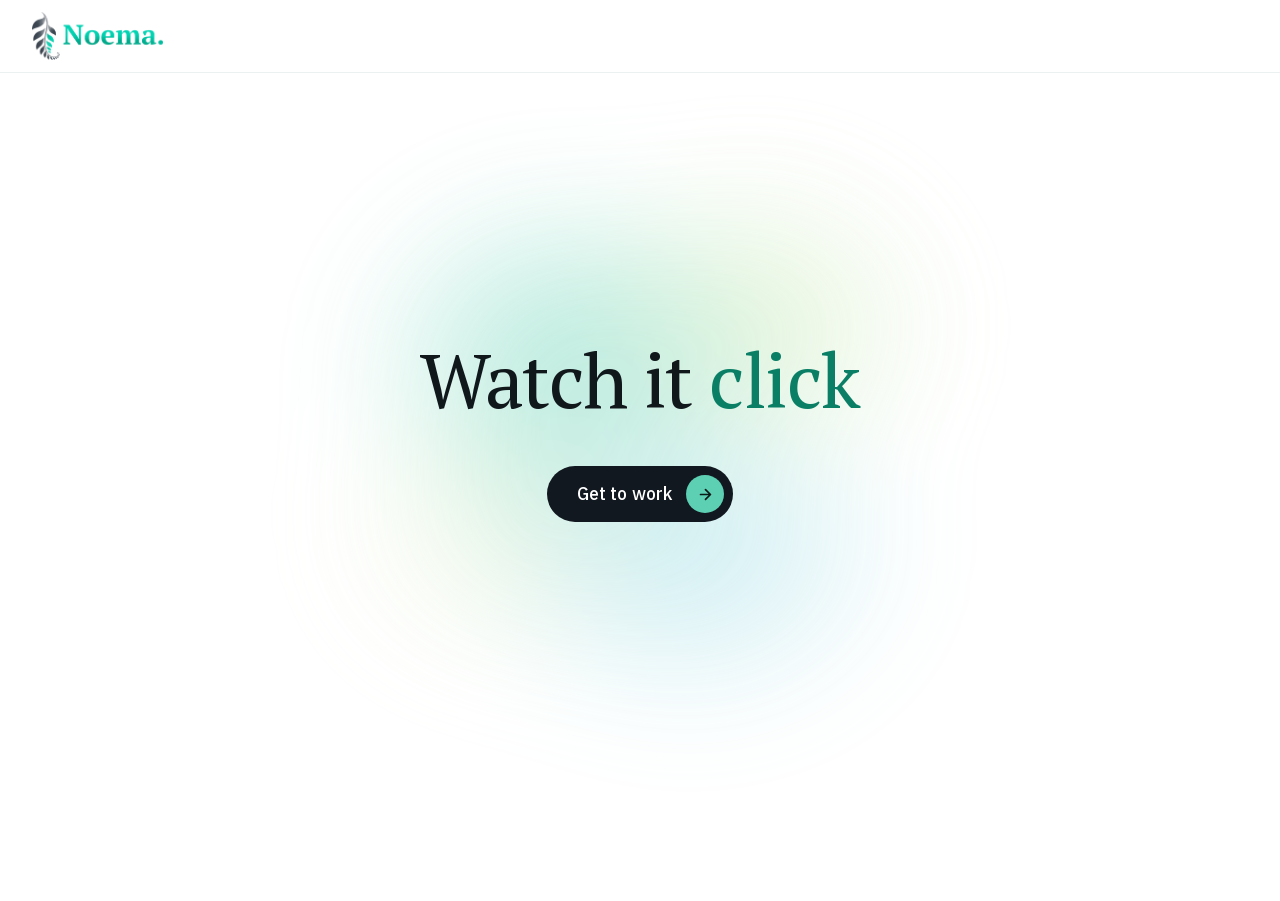
==== commit 7aa596e1: "Cut the landing subhead; the button now says "Get to work" The headline carries the page on its own," ====
--- a/frontend/index.html
+++ b/frontend/index.html
@@ -27,9 +27,8 @@
   <div class="hero">
     <div class="hero-bloom" aria-hidden="true"></div>
     <h1>Watch it <em>click</em></h1>
-    <p class="lede">Visualize your work, and see the exact moment it breaks.</p>
     <a class="cta" href="workspace.html">
-      Upload the problem
+      Get to work
       <span class="cta-dot" aria-hidden="true">
         <svg viewBox="0 0 24 24"><path d="M5 12h13M12 5l7 7-7 7"/></svg>
       </span>
--- a/frontend/styles.css
+++ b/frontend/styles.css
@@ -159,6 +159,8 @@
    so classic.html, which shares this sheet, keeps its top-aligned layout. */
 .landing main { min-height: calc(100vh - 72px); display: grid; place-items: center; }
 .landing .hero { padding: 0 0 40px; }
+/* No subhead on the landing any more, so the button needs its own air. */
+.landing .hero h1 + .cta { margin-top: 46px; }
 
 /* ── cards ───────────────────────────────────────────────────────────── */
 .input-grid { display: grid; grid-template-columns: 1fr 1fr; gap: 26px; align-items: start; }
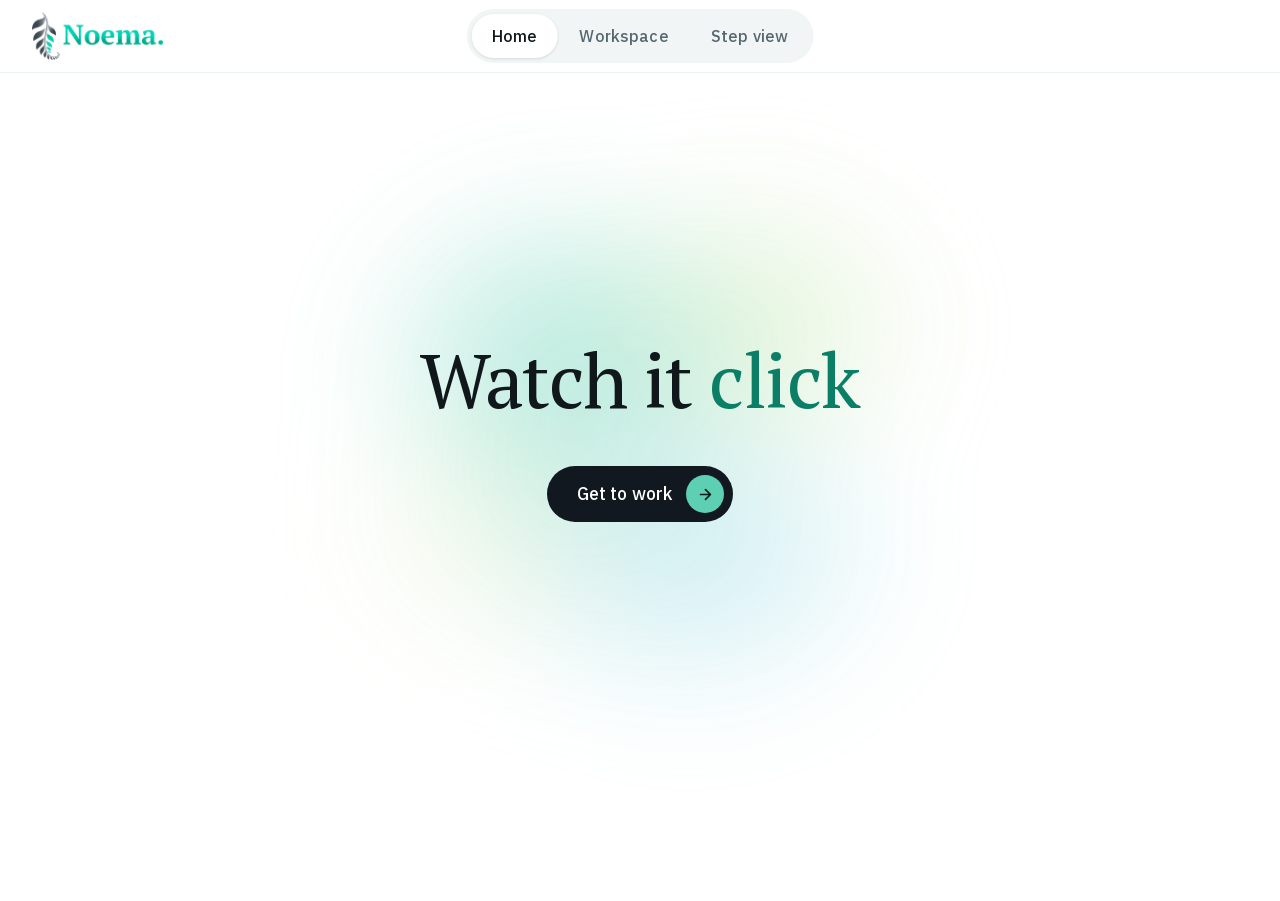
==== commit dc49ba73: "Add a nav bar across the top of both pages Centred on the page rather than in the gap beside the wor" ====
--- a/frontend/index.html
+++ b/frontend/index.html
@@ -12,8 +12,13 @@
 
 <header class="topbar">
   <div class="brand">
-    <img class="brand-logo" src="logo.png" alt="Noema" width="545" height="200">
+    <a href="index.html"><img class="brand-logo" src="logo.png" alt="Noema" width="545" height="200"></a>
   </div>
+  <nav class="navbar" aria-label="Main">
+    <a href="index.html" class="is-here" aria-current="page">Home</a>
+    <a href="workspace.html">Workspace</a>
+    <a href="classic.html">Step&nbsp;view</a>
+  </nav>
   <div class="topbar-right">
     <span class="pill" id="health-pill" hidden></span>
     <button class="ghost-btn" id="restart-btn" hidden>Start over</button>
--- a/frontend/styles.css
+++ b/frontend/styles.css
@@ -74,6 +74,7 @@
 
 /* ── top bar ─────────────────────────────────────────────────────────── */
 .topbar {
+  position: relative;
   display: flex; align-items: center; justify-content: space-between;
   padding: 12px 32px;
   border-bottom: 1px solid var(--line-soft);
@@ -82,6 +83,7 @@
   backdrop-filter: blur(10px);
 }
 .brand { display: flex; align-items: center; }
+.brand a { display: block; line-height: 0; }
 .brand-logo { height: 48px; width: auto; display: block; }
 .topbar-right { display: flex; align-items: center; gap: 14px; }
 
@@ -94,6 +96,37 @@
 /* The mode badge is hidden by request. app.js still fills it in, so nothing
    there needs to change and re-enabling it is a one-line delete. */
 #health-pill { display: none; }
+
+
+/* ── nav ─────────────────────────────────────────────────────────────── */
+/* Centred on the PAGE, not on the space left over beside the logo, so it
+   stays put whatever the wordmark's width. Every item goes somewhere real. */
+.navbar {
+  position: absolute; left: 50%; transform: translateX(-50%);
+  display: flex; gap: 2px; padding: 5px;
+  background: var(--panel-2); border-radius: 999px;
+}
+.navbar a {
+  padding: 9px 20px; border-radius: 999px;
+  color: var(--muted); text-decoration: none;
+  font-size: 0.95rem; font-weight: 500; letter-spacing: 0.01em;
+  white-space: nowrap;
+  transition: color 0.15s ease, background 0.15s ease;
+}
+.navbar a:hover { color: var(--text); background: rgba(255, 255, 255, 0.72); }
+.navbar a.is-here {
+  background: var(--bg); color: var(--text);
+  box-shadow: 0 1px 3px rgba(16, 24, 28, 0.12);
+}
+.navbar a:focus-visible { outline: 3px solid var(--teal); outline-offset: 2px; }
+
+/* Below this the logo and the nav would collide, so the nav stops being
+   absolute and drops onto its own row. */
+@media (max-width: 720px) {
+  .topbar { flex-wrap: wrap; justify-content: center; gap: 12px; }
+  .navbar { position: static; transform: none; }
+  .navbar a { padding: 8px 15px; font-size: 0.9rem; }
+}
 
 /* ── stages ──────────────────────────────────────────────────────────── */
 main { max-width: 1420px; margin: 0 auto; padding: 0 32px 72px; }
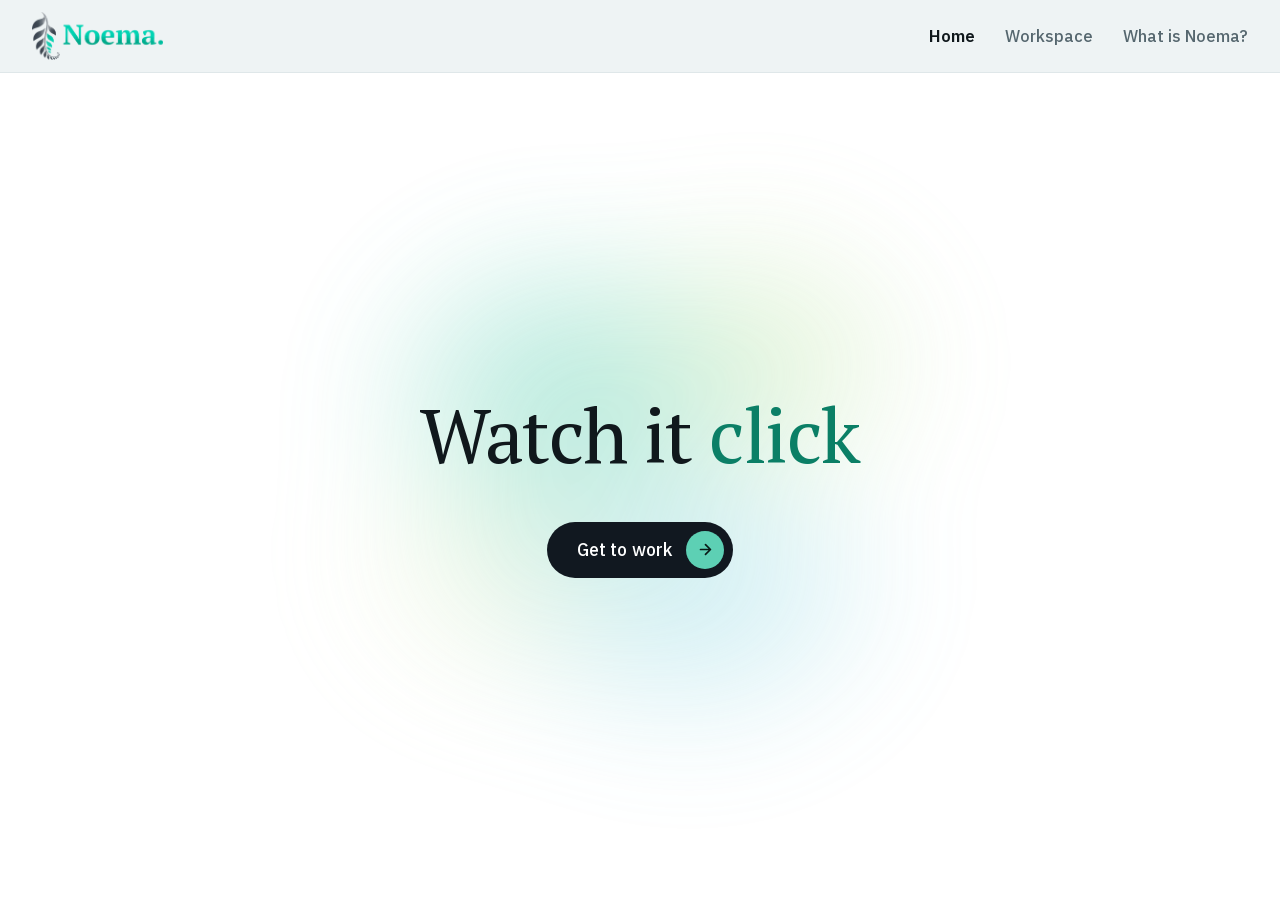
==== commit 46d12b13: "Move the nav right, add the page behind "What is Noema?" The bar is now plain links in the top-right" ====
--- a/frontend/index.html
+++ b/frontend/index.html
@@ -14,14 +14,12 @@
   <div class="brand">
     <a href="index.html"><img class="brand-logo" src="logo.png" alt="Noema" width="545" height="200"></a>
   </div>
-  <nav class="navbar" aria-label="Main">
-    <a href="index.html" class="is-here" aria-current="page">Home</a>
-    <a href="workspace.html">Workspace</a>
-    <a href="classic.html">Step&nbsp;view</a>
-  </nav>
   <div class="topbar-right">
-    <span class="pill" id="health-pill" hidden></span>
-    <button class="ghost-btn" id="restart-btn" hidden>Start over</button>
+    <nav class="navbar" aria-label="Main">
+      <a href="index.html" class="is-here" aria-current="page">Home</a>
+      <a href="workspace.html">Workspace</a>
+      <a href="about.html">What is Noema?</a>
+    </nav>
   </div>
 </header>
 
--- a/frontend/styles.css
+++ b/frontend/styles.css
@@ -77,10 +77,12 @@
   position: relative;
   display: flex; align-items: center; justify-content: space-between;
   padding: 12px 32px;
-  border-bottom: 1px solid var(--line-soft);
+  border-bottom: 1px solid var(--line);
   position: sticky; top: 0; z-index: 40;
-  background: rgba(255, 255, 255, 0.88);
-  backdrop-filter: blur(10px);
+  /* A shade off the page so the bar reads as chrome, not as the top of the
+     content. Opaque rather than translucent: over the hero bloom a
+     semi-transparent bar picked up the gradient and stopped looking level. */
+  background: #EEF3F4;
 }
 .brand { display: flex; align-items: center; }
 .brand a { display: block; line-height: 0; }
@@ -99,33 +101,23 @@
 
 
 /* ── nav ─────────────────────────────────────────────────────────────── */
-/* Centred on the PAGE, not on the space left over beside the logo, so it
-   stays put whatever the wordmark's width. Every item goes somewhere real. */
-.navbar {
-  position: absolute; left: 50%; transform: translateX(-50%);
-  display: flex; gap: 2px; padding: 5px;
-  background: var(--panel-2); border-radius: 999px;
-}
+/* Top right, plain text. No container, no pill on the current page -- weight
+   and colour carry that. Every item goes somewhere that exists. */
+.navbar { display: flex; align-items: center; gap: 30px; }
 .navbar a {
-  padding: 9px 20px; border-radius: 999px;
   color: var(--muted); text-decoration: none;
-  font-size: 0.95rem; font-weight: 500; letter-spacing: 0.01em;
-  white-space: nowrap;
-  transition: color 0.15s ease, background 0.15s ease;
-}
-.navbar a:hover { color: var(--text); background: rgba(255, 255, 255, 0.72); }
-.navbar a.is-here {
-  background: var(--bg); color: var(--text);
-  box-shadow: 0 1px 3px rgba(16, 24, 28, 0.12);
-}
-.navbar a:focus-visible { outline: 3px solid var(--teal); outline-offset: 2px; }
-
-/* Below this the logo and the nav would collide, so the nav stops being
-   absolute and drops onto its own row. */
+  font-size: 0.97rem; font-weight: 500; white-space: nowrap;
+  transition: color 0.15s ease;
+}
+.navbar a:hover { color: var(--text); }
+.navbar a.is-here { color: var(--text); font-weight: 600; }
+.navbar a:focus-visible { outline: 3px solid var(--teal); outline-offset: 4px; border-radius: 4px; }
+
 @media (max-width: 720px) {
-  .topbar { flex-wrap: wrap; justify-content: center; gap: 12px; }
-  .navbar { position: static; transform: none; }
-  .navbar a { padding: 8px 15px; font-size: 0.9rem; }
+  .topbar { flex-wrap: wrap; justify-content: center; gap: 10px 0; }
+  .topbar-right { width: 100%; justify-content: center; }
+  .navbar { gap: 20px; }
+  .navbar a { font-size: 0.9rem; }
 }
 
 /* ── stages ──────────────────────────────────────────────────────────── */
@@ -190,8 +182,13 @@
 /* The landing page is only the hero now -- the upload lives on workspace.html
    -- so centre it instead of letting it hang off the top. Scoped to .landing
    so classic.html, which shares this sheet, keeps its top-aligned layout. */
-.landing main { min-height: calc(100vh - 72px); display: grid; place-items: center; }
-.landing .hero { padding: 0 0 40px; }
+/* Body is the column, main takes the slack: the hero then centres in whatever
+   is left under the bar, without hard-coding the bar's height (which changes
+   when the nav wraps under 720px). Padding has to stay symmetric or the
+   optical centre drifts down. */
+.landing { display: flex; flex-direction: column; min-height: 100vh; }
+.landing main { flex: 1; display: grid; place-items: center; padding: 24px 32px; }
+.landing .hero { padding: 0; }
 /* No subhead on the landing any more, so the button needs its own air. */
 .landing .hero h1 + .cta { margin-top: 46px; }
 
@@ -495,3 +492,38 @@
 @media (prefers-reduced-motion: reduce) {
   *, *::before, *::after { animation-duration: 0.01ms !important; transition-duration: 0.01ms !important; }
 }
+
+/* ── about ───────────────────────────────────────────────────────────── */
+.prose { max-width: 68ch; margin: 0 auto; padding: 58px 0 96px; }
+.prose h1 {
+  font-family: var(--font-display); font-weight: 400;
+  font-size: clamp(2.2rem, 4.4vw, 3.2rem); letter-spacing: -0.02em; line-height: 1.08;
+  margin-bottom: 28px;
+}
+.prose h2 { font-size: 1.32rem; font-weight: 600; margin: 46px 0 14px; }
+.prose p { font-size: 1.08rem; line-height: 1.65; color: var(--muted); margin: 0 0 18px; }
+.prose-lede { font-size: 1.24rem !important; line-height: 1.6 !important; color: var(--text) !important; }
+.prose-lede em { font-style: normal; color: var(--teal-ink); font-weight: 600; }
+.prose em { font-style: italic; color: var(--text); }
+.prose b { color: var(--text); font-weight: 600; }
+.prose code {
+  font-family: var(--font-mono); font-size: 0.92em;
+  background: var(--panel-2); border-radius: 5px; padding: 2px 6px; color: var(--text);
+}
+.quote { color: var(--teal-ink); font-weight: 500; }
+
+.steps-list { counter-reset: s; list-style: none; padding: 0; margin: 0; }
+.steps-list li {
+  position: relative; padding: 0 0 20px 46px; margin: 0;
+  font-size: 1.08rem; line-height: 1.65; color: var(--muted);
+}
+.steps-list li::before {
+  counter-increment: s; content: counter(s);
+  position: absolute; left: 0; top: 1px;
+  width: 28px; height: 28px; border-radius: 9px;
+  display: grid; place-items: center;
+  background: var(--teal-soft); color: var(--teal-ink);
+  font-size: 0.9rem; font-weight: 600;
+}
+.prose-cta { margin-top: 44px; }
+.prose-cta .cta { margin-top: 0; }
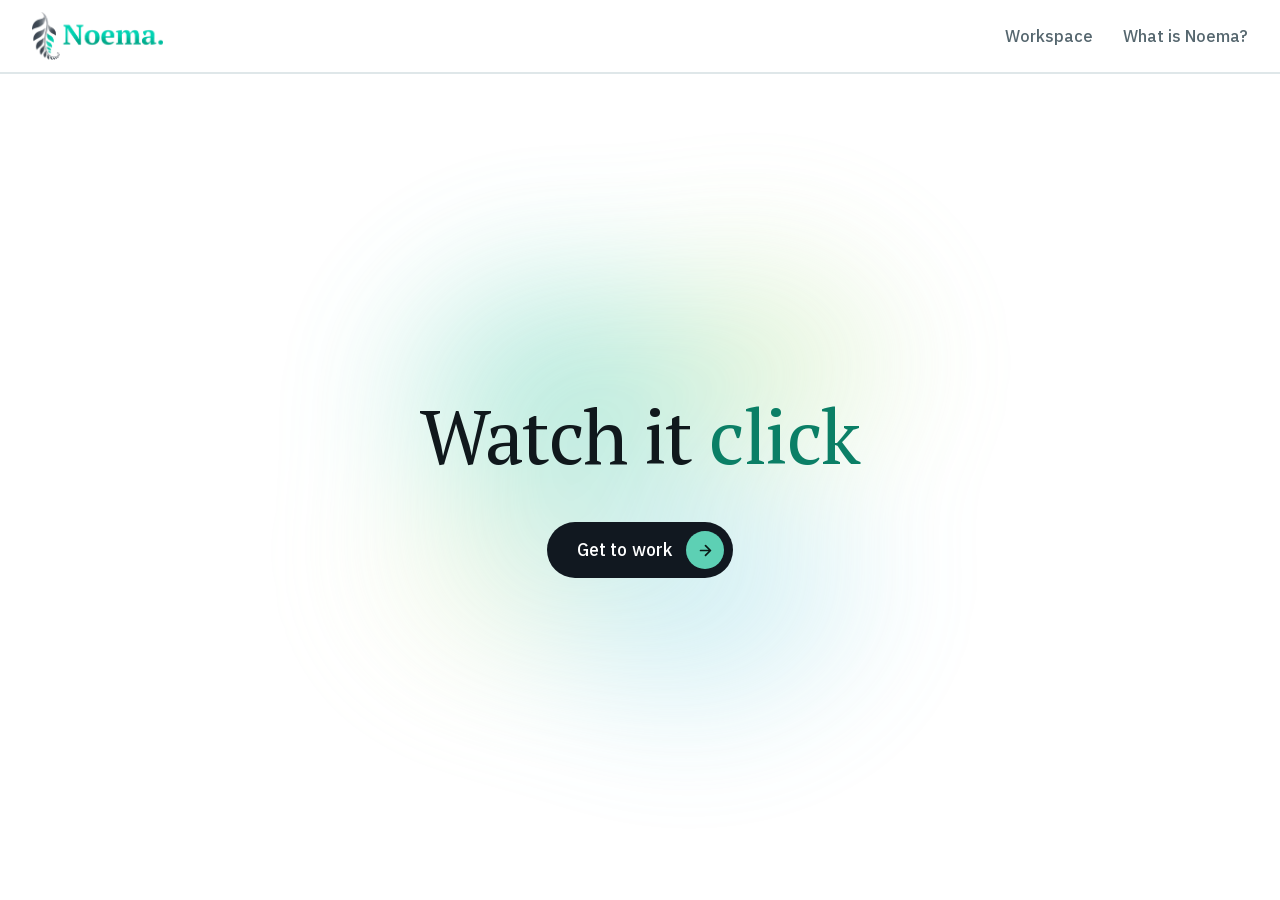
==== commit 802913c8: "Two chat boxes; drop screenshots straight in The headings, the separate dropzone and the mode tabs a" ====
--- a/frontend/index.html
+++ b/frontend/index.html
@@ -16,7 +16,6 @@
   </div>
   <div class="topbar-right">
     <nav class="navbar" aria-label="Main">
-      <a href="index.html" class="is-here" aria-current="page">Home</a>
       <a href="workspace.html">Workspace</a>
       <a href="about.html">What is Noema?</a>
     </nav>
--- a/frontend/styles.css
+++ b/frontend/styles.css
@@ -77,12 +77,11 @@
   position: relative;
   display: flex; align-items: center; justify-content: space-between;
   padding: 12px 32px;
-  border-bottom: 1px solid var(--line);
+  /* The rule alone separates the bar from the page -- no tint. */
+  border-bottom: 2px solid var(--line);
   position: sticky; top: 0; z-index: 40;
-  /* A shade off the page so the bar reads as chrome, not as the top of the
-     content. Opaque rather than translucent: over the hero bloom a
-     semi-transparent bar picked up the gradient and stopped looking level. */
-  background: #EEF3F4;
+  background: rgba(255, 255, 255, 0.88);
+  backdrop-filter: blur(10px);
 }
 .brand { display: flex; align-items: center; }
 .brand a { display: block; line-height: 0; }
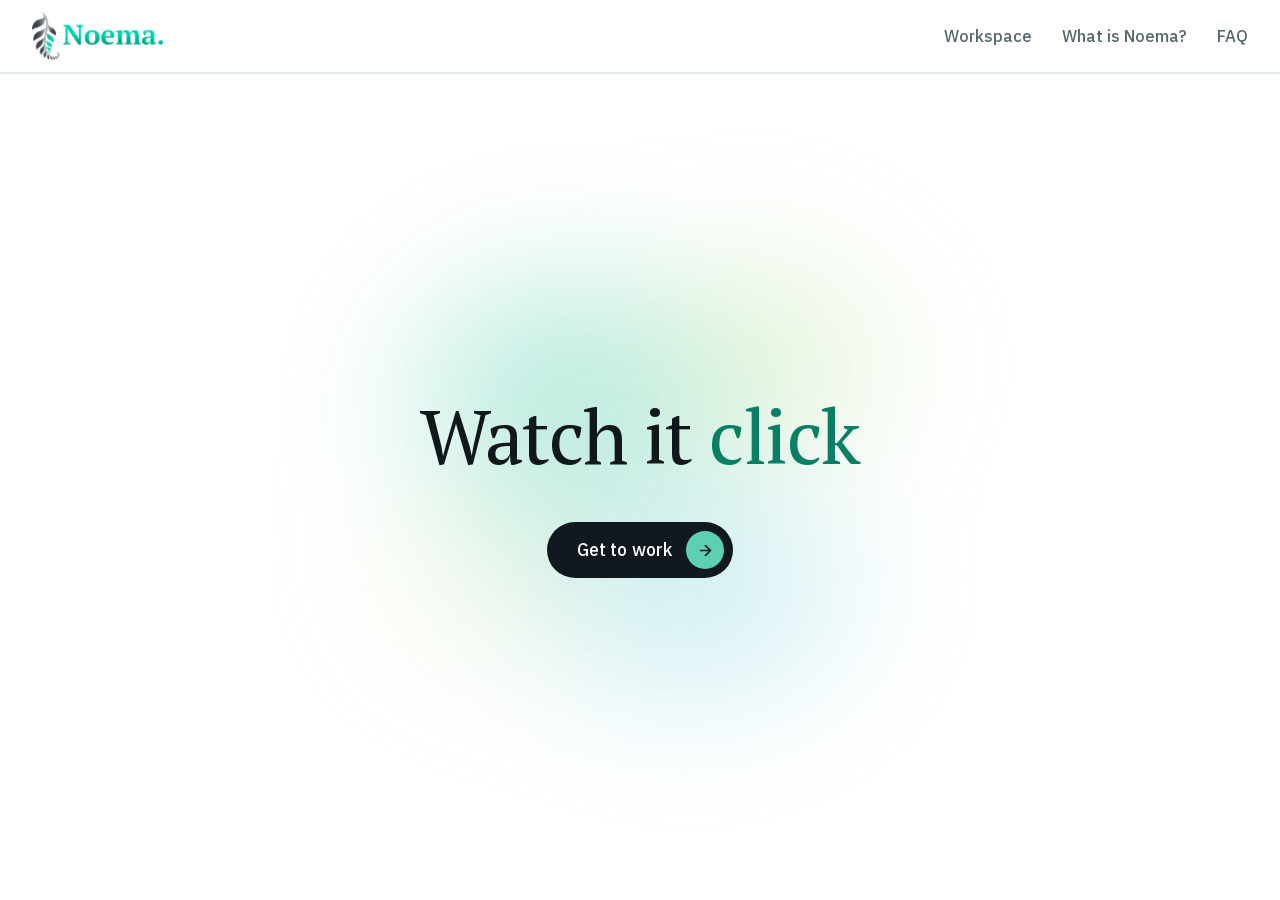
==== commit b25296b1: "Bigger boxes and video, labelled; Run analysis back under them; FAQ page Each box carries its instru" ====
--- a/frontend/index.html
+++ b/frontend/index.html
@@ -18,6 +18,7 @@
     <nav class="navbar" aria-label="Main">
       <a href="workspace.html">Workspace</a>
       <a href="about.html">What is Noema?</a>
+      <a href="faq.html">FAQ</a>
     </nav>
   </div>
 </header>
--- a/frontend/styles.css
+++ b/frontend/styles.css
@@ -526,3 +526,8 @@
 }
 .prose-cta { margin-top: 44px; }
 .prose-cta .cta { margin-top: 0; }
+.faq-pre {
+  font-family: var(--font-mono); font-size: 0.98rem; line-height: 1.6;
+  background: var(--panel-2); border: 1px solid var(--line); border-radius: 11px;
+  padding: 14px 16px; margin: 0 0 18px; overflow-x: auto; color: var(--text);
+}
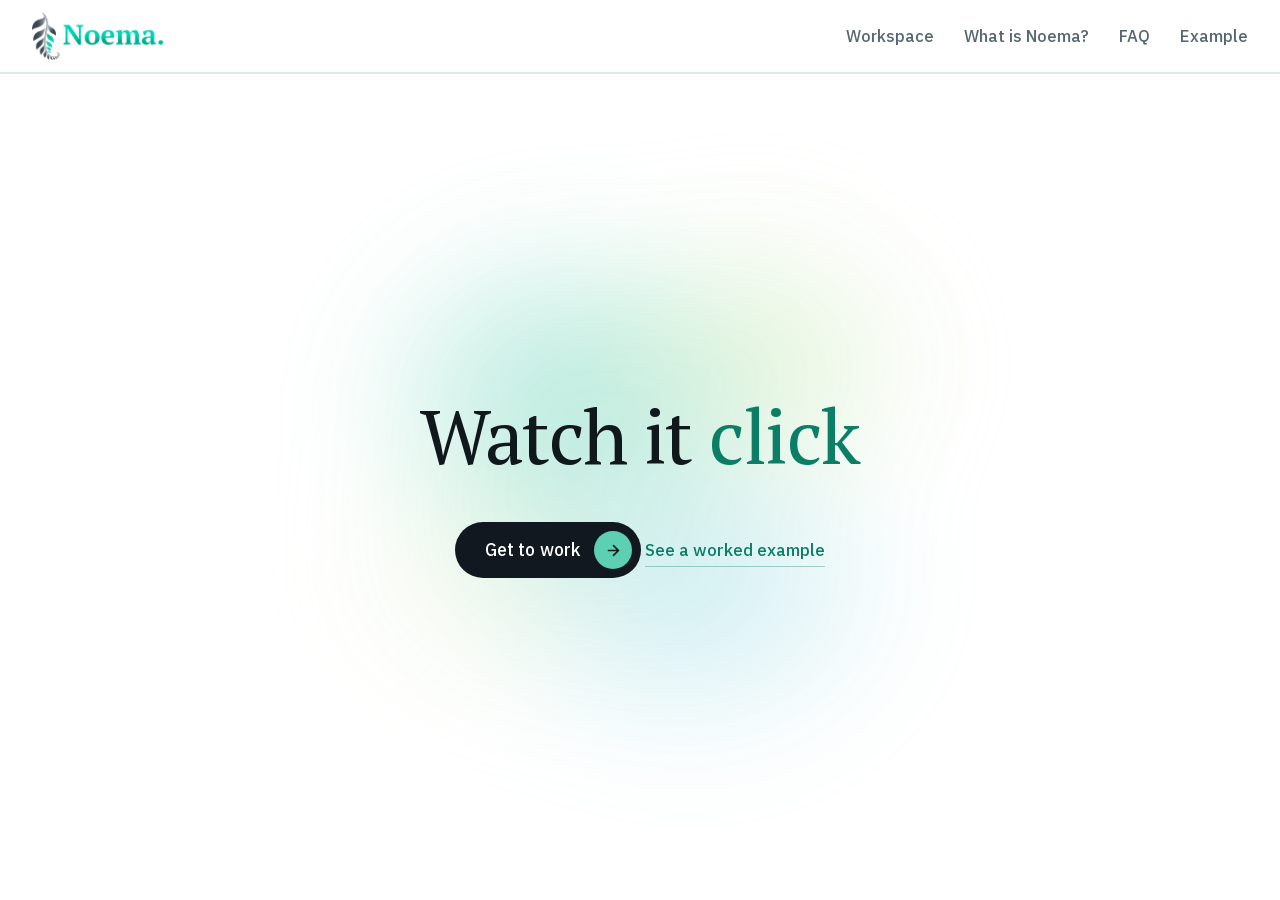
==== commit 2639afad: "Fix the box that had no box, and the sample nobody could reach A parallel audit of the demo path tur" ====
--- a/frontend/index.html
+++ b/frontend/index.html
@@ -19,6 +19,7 @@
       <a href="workspace.html">Workspace</a>
       <a href="about.html">What is Noema?</a>
       <a href="faq.html">FAQ</a>
+      <a href="solve.html#sample">Example</a>
     </nav>
   </div>
 </header>
@@ -36,6 +37,7 @@
         <svg viewBox="0 0 24 24"><path d="M5 12h13M12 5l7 7-7 7"/></svg>
       </span>
     </a>
+    <a class="hero-alt" href="solve.html#sample">See a worked example</a>
   </div>
 </section>
 
--- a/frontend/styles.css
+++ b/frontend/styles.css
@@ -176,6 +176,19 @@
 .cta:hover { background: #000; transform: translateY(-1px); box-shadow: 0 10px 26px rgba(16, 24, 28, 0.18); }
 .cta:focus-visible { outline: 3px solid var(--teal); outline-offset: 3px; }
 .cta-dot { width: 38px; height: 38px; border-radius: 50%; background: var(--teal); display: grid; place-items: center; flex: none; }
+
+/* The no-paper path. A judge who walks up empty-handed should not have to
+   invent a problem before the product will show them anything. Quiet enough
+   not to compete with Get to work, legible enough to read from the back of a
+   room (--teal-ink is the text-safe teal; --teal is a fill at 1.88:1). */
+.hero-alt {
+  display: inline-block; margin-top: 18px;
+  text-decoration: none; color: var(--teal-ink);
+  font-size: 1rem; font-weight: 500;
+  border-bottom: 1px solid var(--teal-line); padding-bottom: 2px;
+}
+.hero-alt:hover { color: var(--ink); border-bottom-color: var(--ink); }
+.hero-alt:focus-visible { outline: 3px solid var(--teal); outline-offset: 3px; }
 .cta-dot svg { width: 17px; height: 17px; fill: none; stroke: #0A1A16; stroke-width: 2.4; stroke-linecap: round; stroke-linejoin: round; }
 
 /* The landing page is only the hero now -- the upload lives on workspace.html
@@ -531,3 +544,22 @@
   background: var(--panel-2); border: 1px solid var(--line); border-radius: 11px;
   padding: 14px 16px; margin: 0 0 18px; overflow-x: auto; color: var(--text);
 }
+
+/* ── the composer on the animation slide ──────────────────────────────
+   Narrower and quieter than the work box: this one is for a sentence, not
+   for a page of working. */
+.ask-chat { margin-top: 22px; }
+.ask-chat .ws-log { margin: 0 0 10px; max-height: 190px; overflow-y: auto; }
+.ask-chat .ws-log:empty { display: none; }
+.ask-chat .chat-pill { display: flex; align-items: flex-end; gap: 10px; }
+.ask-chat .chat-text { flex: 1 1 auto; }
+.chat-send {
+  flex: 0 0 auto;
+  width: 38px; height: 38px;
+  border: 0; border-radius: 999px;
+  background: var(--teal-ink); color: #fff;
+  cursor: pointer;
+  display: grid; place-items: center;
+}
+.chat-send svg { width: 19px; height: 19px; fill: none; stroke: currentColor; stroke-width: 2.1; }
+.chat-send:disabled { background: var(--panel-2); color: var(--dim); cursor: default; }
